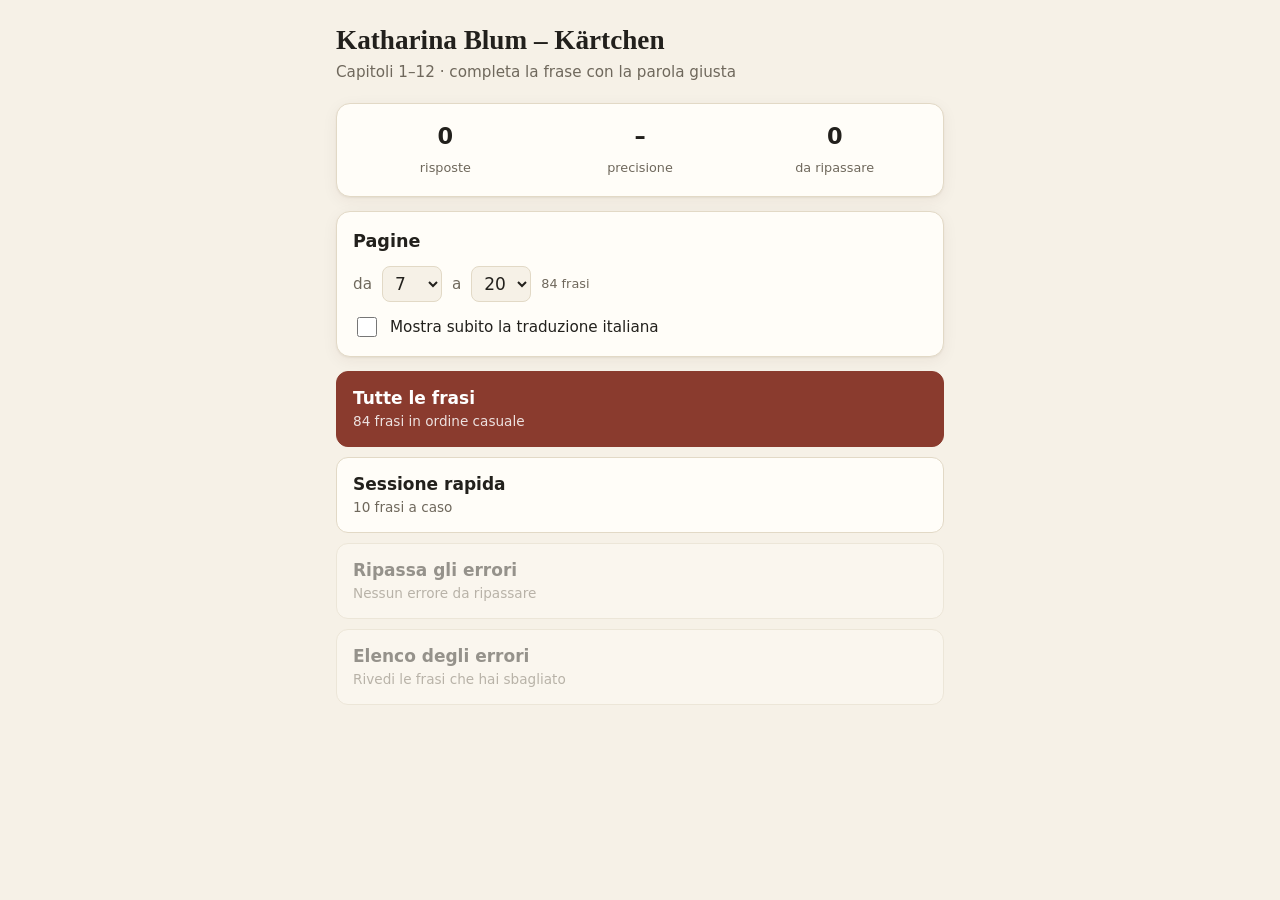
==== kartchen/index.html @ 2531435f "Add Katharina Blum Kärtchen quiz (Kapitel 1–12) Multiple-choice cloze exercises with an Italian inte" ====
<!DOCTYPE html>
<html lang="it">
<head>
<meta charset="UTF-8">
<meta name="viewport" content="width=device-width, initial-scale=1, viewport-fit=cover">
<meta name="theme-color" content="#f6f1e7" media="(prefers-color-scheme: light)">
<meta name="theme-color" content="#1b1a17" media="(prefers-color-scheme: dark)">
<title>Kärtchen – Katharina Blum</title>
<link rel="icon" href="data:image/svg+xml,<svg xmlns='http://www.w3.org/2000/svg' viewBox='0 0 100 100'><text y='.9em' font-size='90'>🃏</text></svg>">
<style>
  :root {
    --bg: #f6f1e7;
    --card: #fffdf8;
    --ink: #22201c;
    --muted: #6f685c;
    --line: #e2d9c6;
    --accent: #8a3b2e;
    --accent-ink: #fff;
    --ok: #2f7d4a;
    --ok-bg: #e3f2e7;
    --bad: #b23a2e;
    --bad-bg: #f8e1de;
    --slot: #efe6d3;
    --shadow: 0 1px 2px rgba(60, 40, 10, .06), 0 4px 16px rgba(60, 40, 10, .06);
  }
  @media (prefers-color-scheme: dark) {
    :root {
      --bg: #1b1a17;
      --card: #25231f;
      --ink: #eee8dc;
      --muted: #a39b8c;
      --line: #3a3630;
      --accent: #e08a6f;
      --accent-ink: #1b1a17;
      --ok: #7cc893;
      --ok-bg: #1f3427;
      --bad: #f08a7e;
      --bad-bg: #3d2421;
      --slot: #34302a;
      --shadow: none;
    }
  }
  * { box-sizing: border-box; }
  html { -webkit-text-size-adjust: 100%; }
  body {
    margin: 0;
    background: var(--bg);
    color: var(--ink);
    font: 17px/1.5 system-ui, -apple-system, "Segoe UI", Roboto, sans-serif;
    min-height: 100dvh;
  }
  .wrap {
    max-width: 640px;
    margin: 0 auto;
    padding: max(16px, env(safe-area-inset-top)) 16px max(24px, env(safe-area-inset-bottom));
  }
  h1 { font-family: Georgia, "Times New Roman", serif; font-weight: 600; font-size: 1.7rem; line-height: 1.2; margin: 8px 0 4px; }
  h2 { font-size: 1.1rem; margin: 0 0 12px; }
  .sub { color: var(--muted); margin: 0 0 20px; font-size: .95rem; }
  .panel {
    background: var(--card);
    border: 1px solid var(--line);
    border-radius: 14px;
    padding: 16px;
    margin-bottom: 14px;
    box-shadow: var(--shadow);
  }
  button {
    font: inherit;
    color: inherit;
    cursor: pointer;
    -webkit-tap-highlight-color: transparent;
  }
  .btn {
    display: block;
    width: 100%;
    border: 1px solid var(--line);
    background: var(--card);
    border-radius: 12px;
    padding: 14px 16px;
    text-align: left;
    font-weight: 600;
    margin-bottom: 10px;
    min-height: 52px;
  }
  .btn small { display: block; font-weight: 400; color: var(--muted); font-size: .85rem; }
  .btn.primary { background: var(--accent); color: var(--accent-ink); border-color: var(--accent); }
  .btn.primary small { color: inherit; opacity: .85; }
  .btn:disabled { opacity: .45; cursor: default; }
  .btn:not(:disabled):active { transform: scale(.99); }
  .row { display: flex; gap: 10px; align-items: center; flex-wrap: wrap; }
  .row label { color: var(--muted); font-size: .95rem; }
  select {
    font: inherit;
    color: var(--ink);
    background: var(--bg);
    border: 1px solid var(--line);
    border-radius: 8px;
    padding: 6px 8px;
  }
  .toggle { display: flex; align-items: center; gap: 10px; margin-top: 12px; font-size: .95rem; }
  .toggle input { width: 20px; height: 20px; accent-color: var(--accent); }
  .stats { display: flex; gap: 10px; }
  .stat { flex: 1; text-align: center; }
  .stat b { display: block; font-size: 1.4rem; font-variant-numeric: tabular-nums; }
  .stat span { color: var(--muted); font-size: .8rem; }

  /* Quiz */
  .topbar { display: flex; align-items: center; gap: 12px; margin-bottom: 10px; }
  .icon-btn {
    border: 1px solid var(--line); background: var(--card); border-radius: 10px;
    width: 40px; height: 40px; flex: none; font-size: 1.1rem; line-height: 1;
  }
  .progress { flex: 1; }
  .bar { height: 8px; background: var(--line); border-radius: 99px; overflow: hidden; }
  .bar i { display: block; height: 100%; background: var(--accent); width: 0; transition: width .25s; }
  .meta { display: flex; justify-content: space-between; color: var(--muted); font-size: .85rem; margin-top: 4px; font-variant-numeric: tabular-nums; }
  .meta .ok { color: var(--ok); }
  .meta .bad { color: var(--bad); }
  .sentence {
    font-family: Georgia, "Times New Roman", serif;
    font-size: 1.3rem;
    line-height: 1.65;
    margin: 6px 0 10px;
  }
  .slot {
    display: inline-block;
    min-width: 4.5em;
    padding: 0 .35em;
    border-bottom: 2px solid var(--accent);
    background: var(--slot);
    border-radius: 4px 4px 0 0;
    text-align: center;
    color: transparent;
    line-height: 1.35;
  }
  .slot.filled { color: var(--ok); border-color: var(--ok); background: var(--ok-bg); font-weight: 600; }
  .ref { color: var(--muted); font-size: .8rem; }
  .hint {
    border: 0; background: none; color: var(--accent); padding: 4px 0; font-size: .95rem; text-decoration: underline; text-underline-offset: 3px;
  }
  .it { color: var(--muted); font-size: 1rem; margin-top: 4px; }
  .it b { color: var(--ink); }
  .opts { display: grid; gap: 10px; margin: 14px 0; }
  .opt {
    display: flex; align-items: center; gap: 12px;
    border: 2px solid var(--line); background: var(--card);
    border-radius: 12px; padding: 14px; min-height: 56px;
    text-align: left; font-size: 1.1rem; font-weight: 600;
    transition: background .15s, border-color .15s;
  }
  .opt kbd {
    flex: none; width: 26px; height: 26px; border-radius: 7px; display: grid; place-items: center;
    border: 1px solid var(--line); font: 600 .8rem system-ui, sans-serif; color: var(--muted);
  }
  .opt.correct { border-color: var(--ok); background: var(--ok-bg); color: var(--ok); }
  .opt.wrong { border-color: var(--bad); background: var(--bad-bg); color: var(--bad); }
  .opt.dim { opacity: .5; }
  .opt:disabled { cursor: default; }
  .feedback { border-radius: 12px; padding: 12px 14px; font-weight: 600; margin-bottom: 12px; }
  .feedback.ok { background: var(--ok-bg); color: var(--ok); }
  .feedback.bad { background: var(--bad-bg); color: var(--bad); }
  .feedback small { display: block; font-weight: 400; color: var(--ink); margin-top: 2px; }
  .hidden { display: none !important; }

  /* Liste */
  .item { padding: 12px 0; border-top: 1px solid var(--line); }
  .item:first-child { border-top: 0; padding-top: 0; }
  .item .de { font-family: Georgia, "Times New Roman", serif; font-size: 1.05rem; }
  .item .de mark { background: var(--ok-bg); color: var(--ok); font-weight: 600; padding: 0 .2em; border-radius: 3px; }
  .item .yours { color: var(--bad); text-decoration: line-through; font-size: .9rem; }
  .item .foot { display: flex; justify-content: space-between; align-items: center; margin-top: 4px; gap: 8px; }
  .link { border: 0; background: none; color: var(--accent); padding: 4px 0; font-size: .9rem; }
  .empty { color: var(--muted); text-align: center; padding: 20px 0; }
  .big { font-size: 2.6rem; font-weight: 700; text-align: center; font-variant-numeric: tabular-nums; margin: 4px 0; }
  .center { text-align: center; }
</style>
</head>
<body>
<div class="wrap">

  <!-- HOME -->
  <section id="home">
    <h1>Katharina Blum – Kärtchen</h1>
    <p class="sub">Capitoli 1–12 · completa la frase con la parola giusta</p>

    <div class="panel stats" id="stats"></div>

    <div class="panel">
      <h2>Pagine</h2>
      <div class="row">
        <label for="from">da</label><select id="from"></select>
        <label for="to">a</label><select id="to"></select>
        <span class="ref" id="rangeCount"></span>
      </div>
      <label class="toggle"><input type="checkbox" id="showIt"> Mostra subito la traduzione italiana</label>
    </div>

    <button class="btn primary" id="startAll">Tutte le frasi<small id="startAllSub"></small></button>
    <button class="btn" id="startQuick">Sessione rapida<small>10 frasi a caso</small></button>
    <button class="btn" id="startReview">Ripassa gli errori<small id="reviewSub"></small></button>
    <button class="btn" id="openList">Elenco degli errori<small>Rivedi le frasi che hai sbagliato</small></button>
  </section>

  <!-- QUIZ -->
  <section id="quiz" class="hidden">
    <div class="topbar">
      <button class="icon-btn" id="quit" aria-label="Esci">✕</button>
      <div class="progress">
        <div class="bar"><i id="barFill"></i></div>
        <div class="meta"><span id="pos"></span><span><span class="ok" id="nOk"></span> · <span class="bad" id="nBad"></span></span></div>
      </div>
    </div>

    <div class="panel">
      <div class="ref" id="qRef"></div>
      <div class="sentence" id="qSentence"></div>
      <button class="hint" id="hintBtn">Mostra traduzione</button>
      <div class="it hidden" id="qIt"></div>
    </div>

    <div class="opts" id="opts"></div>

    <div class="feedback hidden" id="feedback"></div>
    <button class="btn primary center hidden" id="next">Avanti →</button>
  </section>

  <!-- RISULTATI -->
  <section id="results" class="hidden">
    <h1>Fatto!</h1>
    <div class="panel">
      <div class="big" id="rScore"></div>
      <p class="sub center" id="rText" style="margin:0"></p>
    </div>
    <button class="btn primary" id="retryWrong">Ripeti gli errori di questa sessione</button>
    <button class="btn" id="again">Nuova sessione</button>
    <button class="btn" id="toHome">Torna all'inizio</button>
    <div class="panel" id="rListWrap">
      <h2>Errori di questa sessione</h2>
      <div id="rList"></div>
    </div>
  </section>

  <!-- ELENCO ERRORI -->
  <section id="list" class="hidden">
    <div class="topbar">
      <button class="icon-btn" id="listBack" aria-label="Indietro">←</button>
      <h1 style="margin:0;font-size:1.4rem">Elenco degli errori</h1>
    </div>
    <p class="sub">Una frase esce dall'elenco quando la indovini di nuovo.</p>
    <button class="btn primary" id="listReview">Ripassa questi errori</button>
    <div class="panel"><div id="eList"></div></div>
    <button class="btn center" id="clearErr">Svuota l'elenco</button>
  </section>

</div>

<script src="data.js"></script>
<script>
(() => {
  const $ = (id) => document.getElementById(id);
  const SEP = ' … ';

  // ---------- storage ----------
  const store = {
    get(k, d) { try { const v = localStorage.getItem('kb.' + k); return v ? JSON.parse(v) : d; } catch { return d; } },
    set(k, v) { try { localStorage.setItem('kb.' + k, JSON.stringify(v)); } catch {} },
  };
  let errors = store.get('errors', {});   // id -> { n: volte sbagliato, a: ultima risposta }
  let stats = store.get('stats', { done: 0, ok: 0 });
  let showIt = store.get('showIt', false);
  let range = store.get('range', null);

  // ---------- data ----------
  const byId = Object.fromEntries(ESERCIZI.map(e => [e.id, e]));
  const pageOf = (e) => parseInt(e.p.match(/\d+/)[0], 10);
  const answerOf = (e) => [...e.s.matchAll(/\[([^\]]+)\]/g)].map(m => m[1]).join(SEP);
  const pages = [...new Set(ESERCIZI.map(pageOf))].sort((a, b) => a - b);
  if (!range) range = [pages[0], pages[pages.length - 1]];

  const esc = (s) => s.replace(/[&<>"]/g, c => ({ '&': '&amp;', '<': '&lt;', '>': '&gt;', '"': '&quot;' }[c]));
  const boldMd = (s) => esc(s).replace(/\*\*(.+?)\*\*/g, '<b>$1</b>');
  const shuffle = (a) => { a = a.slice(); for (let i = a.length - 1; i > 0; i--) { const j = Math.floor(Math.random() * (i + 1)); [a[i], a[j]] = [a[j], a[i]]; } return a; };

  // Frase con lacune: mode 'blank' | 'fill' | 'mark'
  function renderSentence(e, mode) {
    return esc(e.s).replace(/\[([^\]]+)\]/g, (_, w) => {
      if (mode === 'mark') return `<mark>${w}</mark>`;
      return `<span class="slot${mode === 'fill' ? ' filled' : ''}">${mode === 'fill' ? w : w.replace(/./g, '·')}</span>`;
    });
  }

  // ---------- screens ----------
  const screens = ['home', 'quiz', 'results', 'list'];
  function show(id) {
    screens.forEach(s => $(s).classList.toggle('hidden', s !== id));
    window.scrollTo(0, 0);
  }

  function inRange() { return ESERCIZI.filter(e => { const p = pageOf(e); return p >= range[0] && p <= range[1]; }); }

  function renderHome() {
    const errCount = Object.keys(errors).length;
    const pct = stats.done ? Math.round(100 * stats.ok / stats.done) : 0;
    $('stats').innerHTML = `
      <div class="stat"><b>${stats.done}</b><span>risposte</span></div>
      <div class="stat"><b>${stats.done ? pct + '%' : '–'}</b><span>precisione</span></div>
      <div class="stat"><b>${errCount}</b><span>da ripassare</span></div>`;
    const opts = pages.map(p => `<option value="${p}">${p}</option>`).join('');
    $('from').innerHTML = opts; $('to').innerHTML = opts;
    $('from').value = range[0]; $('to').value = range[1];
    const n = inRange().length;
    $('rangeCount').textContent = `${n} frasi`;
    $('startAllSub').textContent = `${n} frasi in ordine casuale`;
    $('startAll').disabled = $('startQuick').disabled = n === 0;
    $('startReview').disabled = errCount === 0;
    $('reviewSub').textContent = errCount ? `${errCount} ${errCount === 1 ? 'frase sbagliata' : 'frasi sbagliate'}` : 'Nessun errore da ripassare';
    $('openList').disabled = errCount === 0;
    $('showIt').checked = showIt;
    show('home');
  }

  function setRange() {
    let a = +$('from').value, b = +$('to').value;
    if (a > b) [a, b] = [b, a];
    range = [a, b]; store.set('range', range); renderHome();
  }
  $('from').onchange = setRange; $('to').onchange = setRange;
  $('showIt').onchange = () => { showIt = $('showIt').checked; store.set('showIt', showIt); };

  // ---------- quiz ----------
  let S = null; // sessione

  function start(list, kind) {
    if (!list.length) return;
    S = { kind, list: shuffle(list), i: 0, ok: 0, wrong: [], answered: false, timer: null };
    show('quiz');
    renderQ();
  }

  function renderQ() {
    const e = S.list[S.i];
    S.answered = false;
    clearTimeout(S.timer);
    $('barFill').style.width = (100 * S.i / S.list.length) + '%';
    $('pos').textContent = `${S.i + 1} / ${S.list.length}`;
    $('nOk').textContent = `✓ ${S.ok}`;
    $('nBad').textContent = `✗ ${S.wrong.length}`;
    $('qRef').textContent = `Scheda ${e.n} · ${e.p}`;
    $('qSentence').innerHTML = renderSentence(e, 'blank');
    $('qIt').innerHTML = boldMd(e.it);
    $('qIt').classList.toggle('hidden', !showIt);
    $('hintBtn').classList.toggle('hidden', showIt);
    $('feedback').classList.add('hidden');
    $('next').classList.add('hidden');

    const ans = answerOf(e);
    S.choices = shuffle([ans, ...e.d]);
    $('opts').innerHTML = S.choices.map((c, k) =>
      `<button class="opt" data-k="${k}"><kbd>${k + 1}</kbd><span>${esc(c)}</span></button>`).join('');
    $('opts').querySelectorAll('.opt').forEach(b => b.onclick = () => answer(+b.dataset.k));
  }

  function answer(k) {
    if (S.answered) return;
    S.answered = true;
    const e = S.list[S.i];
    const ans = answerOf(e);
    const pick = S.choices[k];
    const right = pick === ans;

    $('opts').querySelectorAll('.opt').forEach((b, j) => {
      b.disabled = true;
      const c = S.choices[j];
      if (c === ans) b.classList.add('correct');
      else if (j === k) b.classList.add('wrong');
      else b.classList.add('dim');
    });
    $('qSentence').innerHTML = renderSentence(e, 'fill');
    $('qIt').classList.remove('hidden');
    $('hintBtn').classList.add('hidden');

    stats.done++;
    if (right) {
      stats.ok++; S.ok++;
      delete errors[e.id];
    } else {
      S.wrong.push({ id: e.id, a: pick });
      errors[e.id] = { n: (errors[e.id]?.n || 0) + 1, a: pick };
    }
    store.set('stats', stats); store.set('errors', errors);

    const fb = $('feedback');
    fb.className = 'feedback ' + (right ? 'ok' : 'bad');
    fb.innerHTML = right
      ? `Giusto! <small>Parola: <b>${esc(e.w)}</b></small>`
      : `Sbagliato – la risposta giusta è «${esc(ans)}». <small>Parola: <b>${esc(e.w)}</b></small>`;
    $('nOk').textContent = `✓ ${S.ok}`;
    $('nBad').textContent = `✗ ${S.wrong.length}`;
    $('next').classList.remove('hidden');
    if (right) S.timer = setTimeout(next, 1400);
    else $('next').focus({ preventScroll: true });
  }

  function next() {
    if (!S.answered) return;
    clearTimeout(S.timer);
    S.i++;
    if (S.i >= S.list.length) return finish();
    renderQ();
  }

  function finish() {
    const n = S.list.length;
    $('rScore').textContent = `${S.ok} / ${n}`;
    const pct = Math.round(100 * S.ok / n);
    $('rText').textContent = pct === 100 ? 'Perfetto, nessun errore!' : pct >= 80 ? `${pct}% – ottimo lavoro!` : pct >= 50 ? `${pct}% – ci sei quasi.` : `${pct}% – ripassa gli errori qui sotto.`;
    $('retryWrong').classList.toggle('hidden', !S.wrong.length);
    $('rListWrap').classList.toggle('hidden', !S.wrong.length);
    $('rList').innerHTML = S.wrong.map(w => itemHtml(byId[w.id], w.a, null)).join('');
    show('results');
  }

  function itemHtml(e, yours, count) {
    return `<div class="item">
      <div class="de">${renderSentence(e, 'mark')}</div>
      ${yours ? `<div class="yours">${esc(yours)}</div>` : ''}
      <div class="it">${boldMd(e.it)}</div>
      <div class="foot"><span class="ref">${esc(e.w)} · ${e.p}${count ? ` · sbagliata ${count}×` : ''}</span>
      ${count ? `<button class="link" data-rm="${e.id}">Rimuovi</button>` : ''}</div>
    </div>`;
  }

  // ---------- elenco errori ----------
  function renderList() {
    const ids = Object.keys(errors).filter(id => byId[id])
      .sort((a, b) => errors[b].n - errors[a].n || byId[a].n - byId[b].n);
    $('eList').innerHTML = ids.length
      ? ids.map(id => itemHtml(byId[id], errors[id].a, errors[id].n)).join('')
      : '<div class="empty">Nessun errore. Bravo!</div>';
    $('listReview').disabled = $('clearErr').disabled = !ids.length;
    $('eList').querySelectorAll('[data-rm]').forEach(b => b.onclick = () => {
      delete errors[b.dataset.rm]; store.set('errors', errors); renderList();
    });
    show('list');
  }

  const errorList = () => Object.keys(errors).map(id => byId[id]).filter(Boolean);

  // ---------- eventi ----------
  $('startAll').onclick = () => start(inRange(), 'all');
  $('startQuick').onclick = () => start(shuffle(inRange()).slice(0, 10), 'quick');
  $('startReview').onclick = () => start(errorList(), 'review');
  $('openList').onclick = renderList;
  $('listBack').onclick = renderHome;
  $('listReview').onclick = () => start(errorList(), 'review');
  $('clearErr').onclick = () => {
    if (confirm('Vuoi davvero svuotare l\'elenco degli errori?')) { errors = {}; store.set('errors', errors); renderList(); }
  };
  $('hintBtn').onclick = () => { $('qIt').classList.remove('hidden'); $('hintBtn').classList.add('hidden'); };
  $('next').onclick = next;
  $('quit').onclick = () => { clearTimeout(S.timer); S.i > 0 || S.answered ? finishEarly() : renderHome(); };
  function finishEarly() { if (S.answered) S.i++; S.list = S.list.slice(0, S.i); S.list.length ? finish() : renderHome(); }
  $('retryWrong').onclick = () => start(S.wrong.map(w => byId[w.id]), 'retry');
  $('again').onclick = () => start(S.kind === 'quick' ? shuffle(inRange()).slice(0, 10) : S.kind === 'review' ? errorList() : inRange(), S.kind);
  $('toHome').onclick = renderHome;

  document.addEventListener('keydown', (ev) => {
    if ($('quiz').classList.contains('hidden') || ev.ctrlKey || ev.metaKey || ev.altKey) return;
    if (!S.answered && ['1', '2', '3'].includes(ev.key)) answer(+ev.key - 1);
    else if (S.answered && (ev.key === 'Enter' || ev.key === ' ')) { ev.preventDefault(); next(); }
  });

  renderHome();
})();
</script>
</body>
</html>
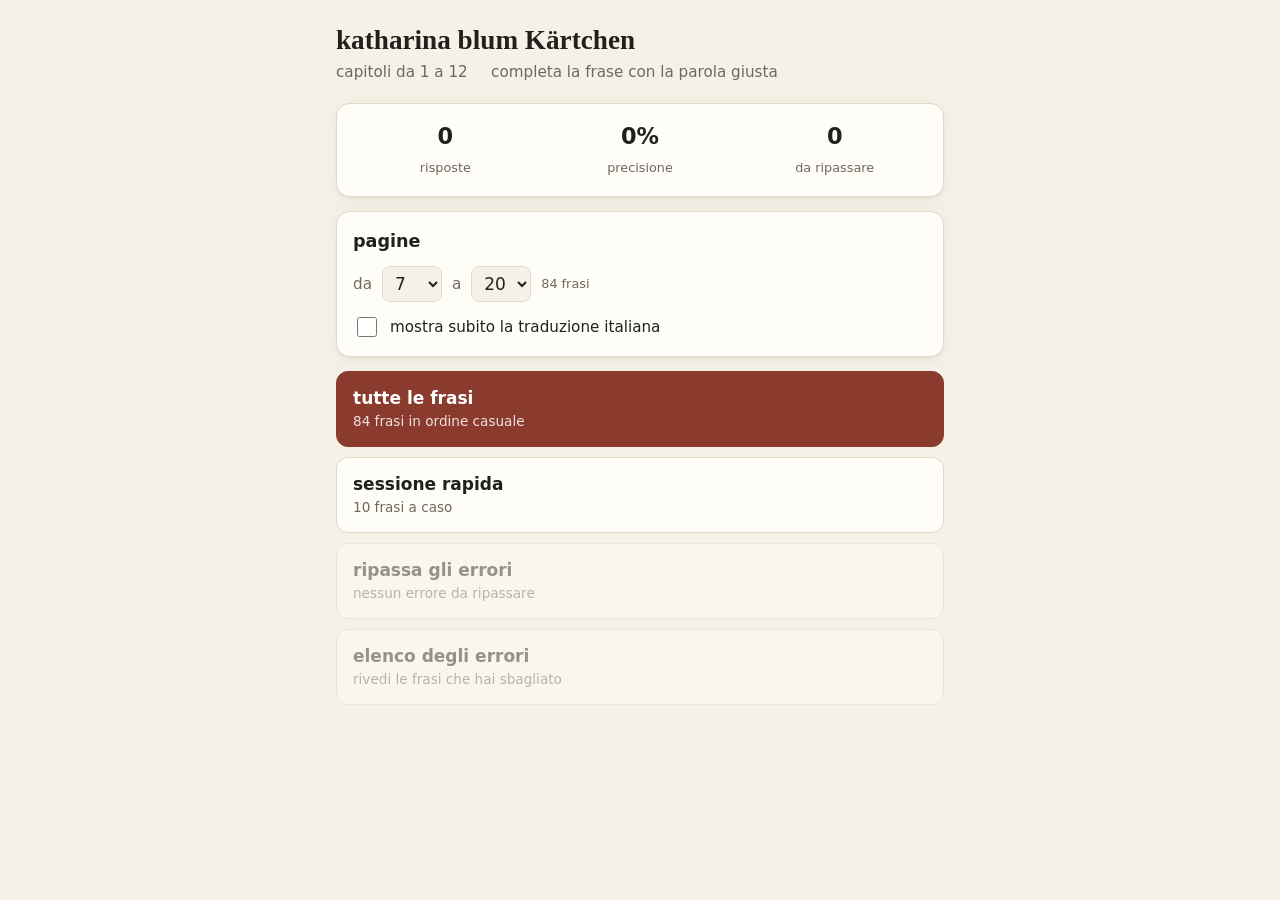
==== commit 96bec556: "Kärtchen: lowercase UI without punctuation, ß to ss, no dashes Co-Authored-By: Claude Opus 5.5 <nore" ====
--- a/kartchen/index.html
+++ b/kartchen/index.html
@@ -5,7 +5,7 @@
 <meta name="viewport" content="width=device-width, initial-scale=1, viewport-fit=cover">
 <meta name="theme-color" content="#f6f1e7" media="(prefers-color-scheme: light)">
 <meta name="theme-color" content="#1b1a17" media="(prefers-color-scheme: dark)">
-<title>Kärtchen – Katharina Blum</title>
+<title>katharina blum Kärtchen</title>
 <link rel="icon" href="data:image/svg+xml,<svg xmlns='http://www.w3.org/2000/svg' viewBox='0 0 100 100'><text y='.9em' font-size='90'>🃏</text></svg>">
 <style>
   :root {
@@ -162,6 +162,7 @@
   .feedback.bad { background: var(--bad-bg); color: var(--bad); }
   .feedback small { display: block; font-weight: 400; color: var(--ink); margin-top: 2px; }
   .hidden { display: none !important; }
+  .sep { display: inline-block; width: .9em; }
 
   /* Liste */
   .item { padding: 12px 0; border-top: 1px solid var(--line); }
@@ -181,62 +182,62 @@
 
   <!-- HOME -->
   <section id="home">
-    <h1>Katharina Blum – Kärtchen</h1>
-    <p class="sub">Capitoli 1–12 · completa la frase con la parola giusta</p>
+    <h1>katharina blum Kärtchen</h1>
+    <p class="sub">capitoli da 1 a 12 <span class="sep"></span> completa la frase con la parola giusta</p>
 
     <div class="panel stats" id="stats"></div>
 
     <div class="panel">
-      <h2>Pagine</h2>
+      <h2>pagine</h2>
       <div class="row">
         <label for="from">da</label><select id="from"></select>
         <label for="to">a</label><select id="to"></select>
         <span class="ref" id="rangeCount"></span>
       </div>
-      <label class="toggle"><input type="checkbox" id="showIt"> Mostra subito la traduzione italiana</label>
-    </div>
-
-    <button class="btn primary" id="startAll">Tutte le frasi<small id="startAllSub"></small></button>
-    <button class="btn" id="startQuick">Sessione rapida<small>10 frasi a caso</small></button>
-    <button class="btn" id="startReview">Ripassa gli errori<small id="reviewSub"></small></button>
-    <button class="btn" id="openList">Elenco degli errori<small>Rivedi le frasi che hai sbagliato</small></button>
+      <label class="toggle"><input type="checkbox" id="showIt"> mostra subito la traduzione italiana</label>
+    </div>
+
+    <button class="btn primary" id="startAll">tutte le frasi<small id="startAllSub"></small></button>
+    <button class="btn" id="startQuick">sessione rapida<small>10 frasi a caso</small></button>
+    <button class="btn" id="startReview">ripassa gli errori<small id="reviewSub"></small></button>
+    <button class="btn" id="openList">elenco degli errori<small>rivedi le frasi che hai sbagliato</small></button>
   </section>
 
   <!-- QUIZ -->
   <section id="quiz" class="hidden">
     <div class="topbar">
-      <button class="icon-btn" id="quit" aria-label="Esci">✕</button>
+      <button class="icon-btn" id="quit" aria-label="esci">✕</button>
       <div class="progress">
         <div class="bar"><i id="barFill"></i></div>
-        <div class="meta"><span id="pos"></span><span><span class="ok" id="nOk"></span> · <span class="bad" id="nBad"></span></span></div>
+        <div class="meta"><span id="pos"></span><span><span class="ok" id="nOk"></span><span class="sep"></span><span class="bad" id="nBad"></span></span></div>
       </div>
     </div>
 
     <div class="panel">
       <div class="ref" id="qRef"></div>
       <div class="sentence" id="qSentence"></div>
-      <button class="hint" id="hintBtn">Mostra traduzione</button>
+      <button class="hint" id="hintBtn">mostra traduzione</button>
       <div class="it hidden" id="qIt"></div>
     </div>
 
     <div class="opts" id="opts"></div>
 
     <div class="feedback hidden" id="feedback"></div>
-    <button class="btn primary center hidden" id="next">Avanti →</button>
+    <button class="btn primary center hidden" id="next">avanti</button>
   </section>
 
   <!-- RISULTATI -->
   <section id="results" class="hidden">
-    <h1>Fatto!</h1>
+    <h1>fatto</h1>
     <div class="panel">
       <div class="big" id="rScore"></div>
       <p class="sub center" id="rText" style="margin:0"></p>
     </div>
-    <button class="btn primary" id="retryWrong">Ripeti gli errori di questa sessione</button>
-    <button class="btn" id="again">Nuova sessione</button>
-    <button class="btn" id="toHome">Torna all'inizio</button>
+    <button class="btn primary" id="retryWrong">ripeti gli errori di questa sessione</button>
+    <button class="btn" id="again">nuova sessione</button>
+    <button class="btn" id="toHome">torna al menu</button>
     <div class="panel" id="rListWrap">
-      <h2>Errori di questa sessione</h2>
+      <h2>errori di questa sessione</h2>
       <div id="rList"></div>
     </div>
   </section>
@@ -244,13 +245,13 @@
   <!-- ELENCO ERRORI -->
   <section id="list" class="hidden">
     <div class="topbar">
-      <button class="icon-btn" id="listBack" aria-label="Indietro">←</button>
-      <h1 style="margin:0;font-size:1.4rem">Elenco degli errori</h1>
-    </div>
-    <p class="sub">Una frase esce dall'elenco quando la indovini di nuovo.</p>
-    <button class="btn primary" id="listReview">Ripassa questi errori</button>
+      <button class="icon-btn" id="listBack" aria-label="indietro">←</button>
+      <h1 style="margin:0;font-size:1.4rem">elenco degli errori</h1>
+    </div>
+    <p class="sub">una frase sparisce dalla lista quando la indovini di nuovo</p>
+    <button class="btn primary" id="listReview">ripassa questi errori</button>
     <div class="panel"><div id="eList"></div></div>
-    <button class="btn center" id="clearErr">Svuota l'elenco</button>
+    <button class="btn center" id="clearErr">svuota la lista</button>
   </section>
 
 </div>
@@ -282,6 +283,10 @@
   const boldMd = (s) => esc(s).replace(/\*\*(.+?)\*\*/g, '<b>$1</b>');
   const shuffle = (a) => { a = a.slice(); for (let i = a.length - 1; i > 0; i--) { const j = Math.floor(Math.random() * (i + 1)); [a[i], a[j]] = [a[j], a[i]]; } return a; };
 
+  // "S. 7, Z. 2" -> "pagina 7 riga 2"
+  const refText = (p) => p.replace(/^S\. (\d+), /, 'pagina $1 ').replace(/Z\. (\d+)/, 'riga $1')
+    .replace('von unten', 'dal basso').replace('mittel', 'metà');
+
   // Frase con lacune: mode 'blank' | 'fill' | 'mark'
   function renderSentence(e, mode) {
     return esc(e.s).replace(/\[([^\]]+)\]/g, (_, w) => {
@@ -304,7 +309,7 @@
     const pct = stats.done ? Math.round(100 * stats.ok / stats.done) : 0;
     $('stats').innerHTML = `
       <div class="stat"><b>${stats.done}</b><span>risposte</span></div>
-      <div class="stat"><b>${stats.done ? pct + '%' : '–'}</b><span>precisione</span></div>
+      <div class="stat"><b>${pct}%</b><span>precisione</span></div>
       <div class="stat"><b>${errCount}</b><span>da ripassare</span></div>`;
     const opts = pages.map(p => `<option value="${p}">${p}</option>`).join('');
     $('from').innerHTML = opts; $('to').innerHTML = opts;
@@ -314,7 +319,7 @@
     $('startAllSub').textContent = `${n} frasi in ordine casuale`;
     $('startAll').disabled = $('startQuick').disabled = n === 0;
     $('startReview').disabled = errCount === 0;
-    $('reviewSub').textContent = errCount ? `${errCount} ${errCount === 1 ? 'frase sbagliata' : 'frasi sbagliate'}` : 'Nessun errore da ripassare';
+    $('reviewSub').textContent = errCount ? `${errCount} ${errCount === 1 ? 'frase sbagliata' : 'frasi sbagliate'}` : 'nessun errore da ripassare';
     $('openList').disabled = errCount === 0;
     $('showIt').checked = showIt;
     show('home');
@@ -343,10 +348,10 @@
     S.answered = false;
     clearTimeout(S.timer);
     $('barFill').style.width = (100 * S.i / S.list.length) + '%';
-    $('pos').textContent = `${S.i + 1} / ${S.list.length}`;
+    $('pos').textContent = `${S.i + 1} di ${S.list.length}`;
     $('nOk').textContent = `✓ ${S.ok}`;
     $('nBad').textContent = `✗ ${S.wrong.length}`;
-    $('qRef').textContent = `Scheda ${e.n} · ${e.p}`;
+    $('qRef').innerHTML = `scheda ${e.n}<span class="sep"></span>${refText(e.p)}`;
     $('qSentence').innerHTML = renderSentence(e, 'blank');
     $('qIt').innerHTML = boldMd(e.it);
     $('qIt').classList.toggle('hidden', !showIt);
@@ -393,8 +398,8 @@
     const fb = $('feedback');
     fb.className = 'feedback ' + (right ? 'ok' : 'bad');
     fb.innerHTML = right
-      ? `Giusto! <small>Parola: <b>${esc(e.w)}</b></small>`
-      : `Sbagliato – la risposta giusta è «${esc(ans)}». <small>Parola: <b>${esc(e.w)}</b></small>`;
+      ? `giusto <small>parola <b>${esc(e.w)}</b></small>`
+      : `sbagliato <span class="sep"></span> la risposta giusta è <b>${esc(ans)}</b> <small>parola <b>${esc(e.w)}</b></small>`;
     $('nOk').textContent = `✓ ${S.ok}`;
     $('nBad').textContent = `✗ ${S.wrong.length}`;
     $('next').classList.remove('hidden');
@@ -412,9 +417,9 @@
 
   function finish() {
     const n = S.list.length;
-    $('rScore').textContent = `${S.ok} / ${n}`;
+    $('rScore').textContent = `${S.ok} su ${n}`;
     const pct = Math.round(100 * S.ok / n);
-    $('rText').textContent = pct === 100 ? 'Perfetto, nessun errore!' : pct >= 80 ? `${pct}% – ottimo lavoro!` : pct >= 50 ? `${pct}% – ci sei quasi.` : `${pct}% – ripassa gli errori qui sotto.`;
+    $('rText').textContent = pct === 100 ? 'perfetto nessun errore' : pct >= 80 ? `${pct}% ottimo lavoro` : pct >= 50 ? `${pct}% ci sei quasi` : `${pct}% ripassa gli errori qui sotto`;
     $('retryWrong').classList.toggle('hidden', !S.wrong.length);
     $('rListWrap').classList.toggle('hidden', !S.wrong.length);
     $('rList').innerHTML = S.wrong.map(w => itemHtml(byId[w.id], w.a, null)).join('');
@@ -426,8 +431,8 @@
       <div class="de">${renderSentence(e, 'mark')}</div>
       ${yours ? `<div class="yours">${esc(yours)}</div>` : ''}
       <div class="it">${boldMd(e.it)}</div>
-      <div class="foot"><span class="ref">${esc(e.w)} · ${e.p}${count ? ` · sbagliata ${count}×` : ''}</span>
-      ${count ? `<button class="link" data-rm="${e.id}">Rimuovi</button>` : ''}</div>
+      <div class="foot"><span class="ref">${esc(e.w)}<span class="sep"></span>${refText(e.p)}${count ? `<span class="sep"></span>sbagliata ${count} ${count === 1 ? 'volta' : 'volte'}` : ''}</span>
+      ${count ? `<button class="link" data-rm="${e.id}">rimuovi</button>` : ''}</div>
     </div>`;
   }
 
@@ -437,7 +442,7 @@
       .sort((a, b) => errors[b].n - errors[a].n || byId[a].n - byId[b].n);
     $('eList').innerHTML = ids.length
       ? ids.map(id => itemHtml(byId[id], errors[id].a, errors[id].n)).join('')
-      : '<div class="empty">Nessun errore. Bravo!</div>';
+      : '<div class="empty">nessun errore bravo</div>';
     $('listReview').disabled = $('clearErr').disabled = !ids.length;
     $('eList').querySelectorAll('[data-rm]').forEach(b => b.onclick = () => {
       delete errors[b.dataset.rm]; store.set('errors', errors); renderList();
@@ -455,7 +460,7 @@
   $('listBack').onclick = renderHome;
   $('listReview').onclick = () => start(errorList(), 'review');
   $('clearErr').onclick = () => {
-    if (confirm('Vuoi davvero svuotare l\'elenco degli errori?')) { errors = {}; store.set('errors', errors); renderList(); }
+    if (confirm('vuoi davvero svuotare la lista degli errori')) { errors = {}; store.set('errors', errors); renderList(); }
   };
   $('hintBtn').onclick = () => { $('qIt').classList.remove('hidden'); $('hintBtn').classList.add('hidden'); };
   $('next').onclick = next;
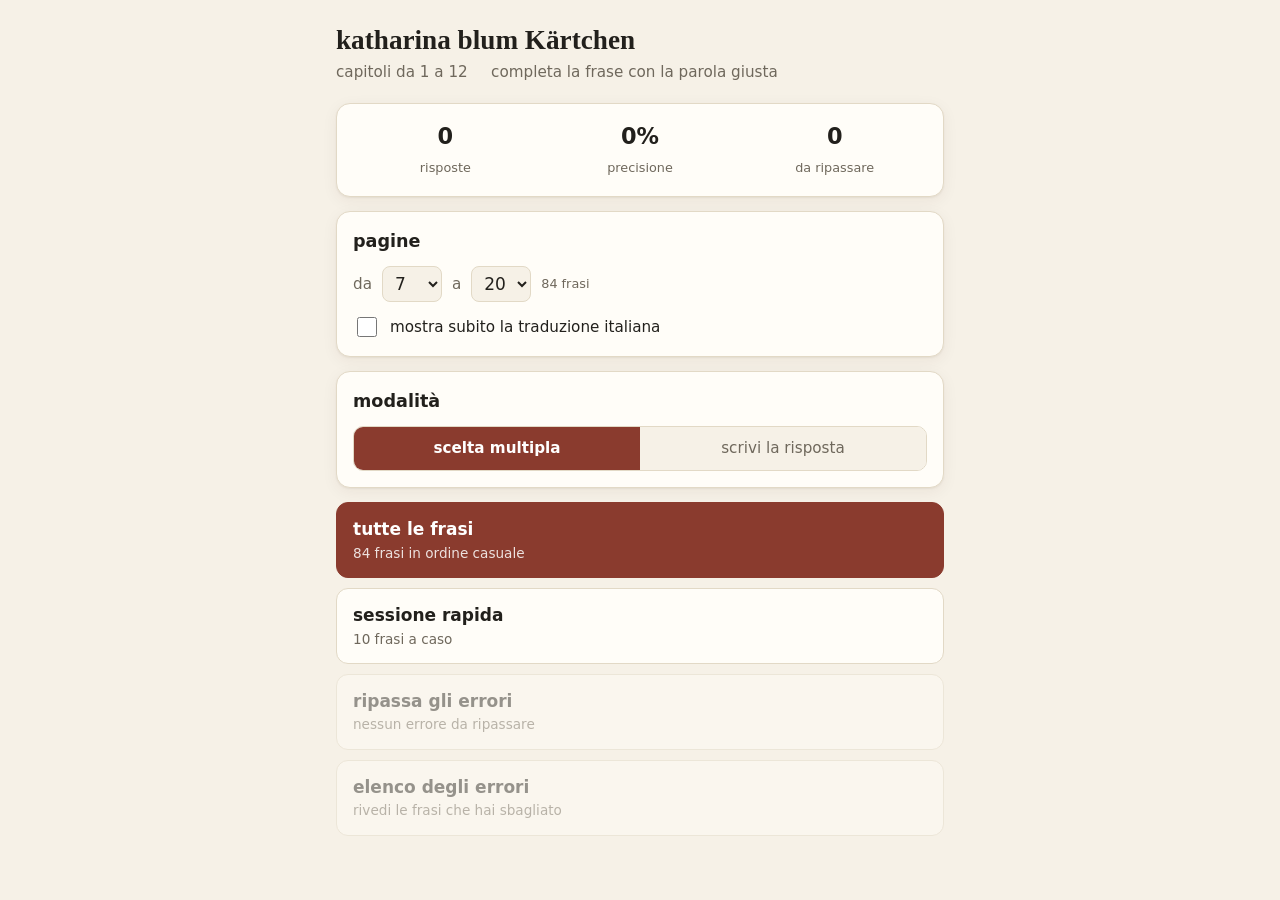
==== commit 6b7f2c15: "Kärtchen: add typed-answer mode with umlaut buttons Co-Authored-By: Claude Opus 5.5 <noreply@anthrop" ====
--- a/kartchen/index.html
+++ b/kartchen/index.html
@@ -157,6 +157,22 @@
   .opt.wrong { border-color: var(--bad); background: var(--bad-bg); color: var(--bad); }
   .opt.dim { opacity: .5; }
   .opt:disabled { cursor: default; }
+  .seg { display: flex; border: 1px solid var(--line); border-radius: 10px; overflow: hidden; margin-top: 12px; }
+  .seg button { flex: 1; border: 0; background: var(--bg); padding: 10px 8px; font-size: .95rem; color: var(--muted); }
+  .seg button.on { background: var(--accent); color: var(--accent-ink); font-weight: 600; }
+  .slot-in {
+    font: inherit; color: var(--ink);
+    background: var(--slot); border: 0; border-bottom: 2px solid var(--accent); border-radius: 4px 4px 0 0;
+    padding: 0 .3em; text-align: center; max-width: 100%; line-height: 1.35;
+  }
+  .slot-in:focus { outline: 2px solid var(--accent); outline-offset: 1px; }
+  .typebox { margin: 14px 0; }
+  .keys { display: flex; gap: 8px; margin-bottom: 10px; }
+  .keys button {
+    flex: 1; min-height: 48px; border: 1px solid var(--line); background: var(--card);
+    border-radius: 10px; font-size: 1.2rem; font-weight: 600;
+  }
+  .keys button:active { background: var(--slot); }
   .feedback { border-radius: 12px; padding: 12px 14px; font-weight: 600; margin-bottom: 12px; }
   .feedback.ok { background: var(--ok-bg); color: var(--ok); }
   .feedback.bad { background: var(--bad-bg); color: var(--bad); }
@@ -197,6 +213,14 @@
       <label class="toggle"><input type="checkbox" id="showIt"> mostra subito la traduzione italiana</label>
     </div>
 
+    <div class="panel">
+      <h2>modalità</h2>
+      <div class="seg" id="modeSeg" style="margin-top:0">
+        <button data-mode="mc">scelta multipla</button>
+        <button data-mode="type">scrivi la risposta</button>
+      </div>
+    </div>
+
     <button class="btn primary" id="startAll">tutte le frasi<small id="startAllSub"></small></button>
     <button class="btn" id="startQuick">sessione rapida<small>10 frasi a caso</small></button>
     <button class="btn" id="startReview">ripassa gli errori<small id="reviewSub"></small></button>
@@ -221,6 +245,14 @@
     </div>
 
     <div class="opts" id="opts"></div>
+
+    <div class="typebox hidden" id="typebox">
+      <div class="keys" id="keys">
+        <button data-ch="ä">ä</button><button data-ch="ö">ö</button><button data-ch="ü">ü</button>
+        <button data-ch="Ä">Ä</button><button data-ch="Ö">Ö</button><button data-ch="Ü">Ü</button>
+      </div>
+      <button class="btn primary center" id="checkBtn">controlla</button>
+    </div>
 
     <div class="feedback hidden" id="feedback"></div>
     <button class="btn primary center hidden" id="next">avanti</button>
@@ -271,6 +303,7 @@
   let stats = store.get('stats', { done: 0, ok: 0 });
   let showIt = store.get('showIt', false);
   let range = store.get('range', null);
+  let mode = store.get('mode', 'mc');      // 'mc' scelta multipla | 'type' scrivi
 
   // ---------- data ----------
   const byId = Object.fromEntries(ESERCIZI.map(e => [e.id, e]));
@@ -291,6 +324,7 @@
   function renderSentence(e, mode) {
     return esc(e.s).replace(/\[([^\]]+)\]/g, (_, w) => {
       if (mode === 'mark') return `<mark>${w}</mark>`;
+      if (mode === 'input') return `<input class="slot-in" style="width:${Math.max(w.length, 4) + 1.5}ch" autocomplete="off" autocapitalize="off" autocorrect="off" spellcheck="false" enterkeyhint="done" aria-label="risposta">`;
       return `<span class="slot${mode === 'fill' ? ' filled' : ''}">${mode === 'fill' ? w : w.replace(/./g, '·')}</span>`;
     });
   }
@@ -322,6 +356,7 @@
     $('reviewSub').textContent = errCount ? `${errCount} ${errCount === 1 ? 'frase sbagliata' : 'frasi sbagliate'}` : 'nessun errore da ripassare';
     $('openList').disabled = errCount === 0;
     $('showIt').checked = showIt;
+    $('modeSeg').querySelectorAll('button').forEach(b => b.classList.toggle('on', b.dataset.mode === mode));
     show('home');
   }
 
@@ -332,6 +367,9 @@
   }
   $('from').onchange = setRange; $('to').onchange = setRange;
   $('showIt').onchange = () => { showIt = $('showIt').checked; store.set('showIt', showIt); };
+  $('modeSeg').querySelectorAll('button').forEach(b => b.onclick = () => {
+    mode = b.dataset.mode; store.set('mode', mode); renderHome();
+  });
 
   // ---------- quiz ----------
   let S = null; // sessione
@@ -352,12 +390,22 @@
     $('nOk').textContent = `✓ ${S.ok}`;
     $('nBad').textContent = `✗ ${S.wrong.length}`;
     $('qRef').innerHTML = `scheda ${e.n}<span class="sep"></span>${refText(e.p)}`;
-    $('qSentence').innerHTML = renderSentence(e, 'blank');
+    $('qSentence').innerHTML = renderSentence(e, mode === 'type' ? 'input' : 'blank');
     $('qIt').innerHTML = boldMd(e.it);
     $('qIt').classList.toggle('hidden', !showIt);
     $('hintBtn').classList.toggle('hidden', showIt);
     $('feedback').classList.add('hidden');
     $('next').classList.add('hidden');
+    $('opts').classList.toggle('hidden', mode === 'type');
+    $('typebox').classList.toggle('hidden', mode !== 'type');
+
+    if (mode === 'type') {
+      const ins = [...$('qSentence').querySelectorAll('.slot-in')];
+      ins.forEach(i => i.onfocus = () => { lastInput = i; });
+      lastInput = ins[0];
+      ins[0].focus({ preventScroll: true });
+      return;
+    }
 
     const ans = answerOf(e);
     S.choices = shuffle([ans, ...e.d]);
@@ -368,11 +416,9 @@
 
   function answer(k) {
     if (S.answered) return;
-    S.answered = true;
     const e = S.list[S.i];
     const ans = answerOf(e);
     const pick = S.choices[k];
-    const right = pick === ans;
 
     $('opts').querySelectorAll('.opt').forEach((b, j) => {
       b.disabled = true;
@@ -381,6 +427,44 @@
       else if (j === k) b.classList.add('wrong');
       else b.classList.add('dim');
     });
+    record(pick === ans, pick, '');
+  }
+
+  // Modalità scrivi: maiuscole e ae/oe/ue al posto di ä/ö/ü sono accettati
+  let lastInput = null;
+  const norm = (s) => s.trim().replace(/\s+/g, ' ').toLowerCase()
+    .replace(/ä/g, 'ae').replace(/ö/g, 'oe').replace(/ü/g, 'ue').replace(/ß/g, 'ss');
+
+  function check() {
+    if (S.answered) return;
+    const e = S.list[S.i];
+    const ins = [...$('qSentence').querySelectorAll('.slot-in')];
+    const empty = ins.find(i => !i.value.trim());
+    if (empty) { empty.focus(); return; }
+    const parts = [...e.s.matchAll(/\[([^\]]+)\]/g)].map(m => m[1]);
+    const typed = ins.map(i => i.value.trim().replace(/\s+/g, ' '));
+    const right = parts.every((p, j) => norm(p) === norm(typed[j]));
+    const given = typed.join(SEP);
+    const ans = parts.join(SEP);
+    const note = right && given !== ans ? `<small>si scrive <b>${esc(ans)}</b></small>` : '';
+    record(right, given, right ? note : `<small>hai scritto <b>${esc(given)}</b></small>`);
+  }
+
+  function insertChar(ch) {
+    const i = lastInput;
+    if (!i || i.disabled) return;
+    const a = i.selectionStart ?? i.value.length, b = i.selectionEnd ?? a;
+    i.value = i.value.slice(0, a) + ch + i.value.slice(b);
+    i.focus();
+    i.setSelectionRange(a + ch.length, a + ch.length);
+  }
+
+  function record(right, given, extra) {
+    S.answered = true;
+    const e = S.list[S.i];
+    const ans = answerOf(e);
+    const pick = given;
+    $('typebox').classList.add('hidden');
     $('qSentence').innerHTML = renderSentence(e, 'fill');
     $('qIt').classList.remove('hidden');
     $('hintBtn').classList.add('hidden');
@@ -398,8 +482,8 @@
     const fb = $('feedback');
     fb.className = 'feedback ' + (right ? 'ok' : 'bad');
     fb.innerHTML = right
-      ? `giusto <small>parola <b>${esc(e.w)}</b></small>`
-      : `sbagliato <span class="sep"></span> la risposta giusta è <b>${esc(ans)}</b> <small>parola <b>${esc(e.w)}</b></small>`;
+      ? `giusto ${extra}<small>parola <b>${esc(e.w)}</b></small>`
+      : `sbagliato <span class="sep"></span> la risposta giusta è <b>${esc(ans)}</b> ${extra}<small>parola <b>${esc(e.w)}</b></small>`;
     $('nOk').textContent = `✓ ${S.ok}`;
     $('nBad').textContent = `✗ ${S.wrong.length}`;
     $('next').classList.remove('hidden');
@@ -464,6 +548,12 @@
   };
   $('hintBtn').onclick = () => { $('qIt').classList.remove('hidden'); $('hintBtn').classList.add('hidden'); };
   $('next').onclick = next;
+  $('checkBtn').onclick = check;
+  // mousedown preventDefault: il campo resta attivo e la tastiera del telefono non si chiude
+  $('keys').querySelectorAll('button').forEach(b => {
+    b.onmousedown = (ev) => ev.preventDefault();
+    b.onclick = () => insertChar(b.dataset.ch);
+  });
   $('quit').onclick = () => { clearTimeout(S.timer); S.i > 0 || S.answered ? finishEarly() : renderHome(); };
   function finishEarly() { if (S.answered) S.i++; S.list = S.list.slice(0, S.i); S.list.length ? finish() : renderHome(); }
   $('retryWrong').onclick = () => start(S.wrong.map(w => byId[w.id]), 'retry');
@@ -472,7 +562,8 @@
 
   document.addEventListener('keydown', (ev) => {
     if ($('quiz').classList.contains('hidden') || ev.ctrlKey || ev.metaKey || ev.altKey) return;
-    if (!S.answered && ['1', '2', '3'].includes(ev.key)) answer(+ev.key - 1);
+    if (!S.answered && mode === 'type') { if (ev.key === 'Enter') { ev.preventDefault(); check(); } }
+    else if (!S.answered && ['1', '2', '3'].includes(ev.key)) answer(+ev.key - 1);
     else if (S.answered && (ev.key === 'Enter' || ev.key === ' ')) { ev.preventDefault(); next(); }
   });
 
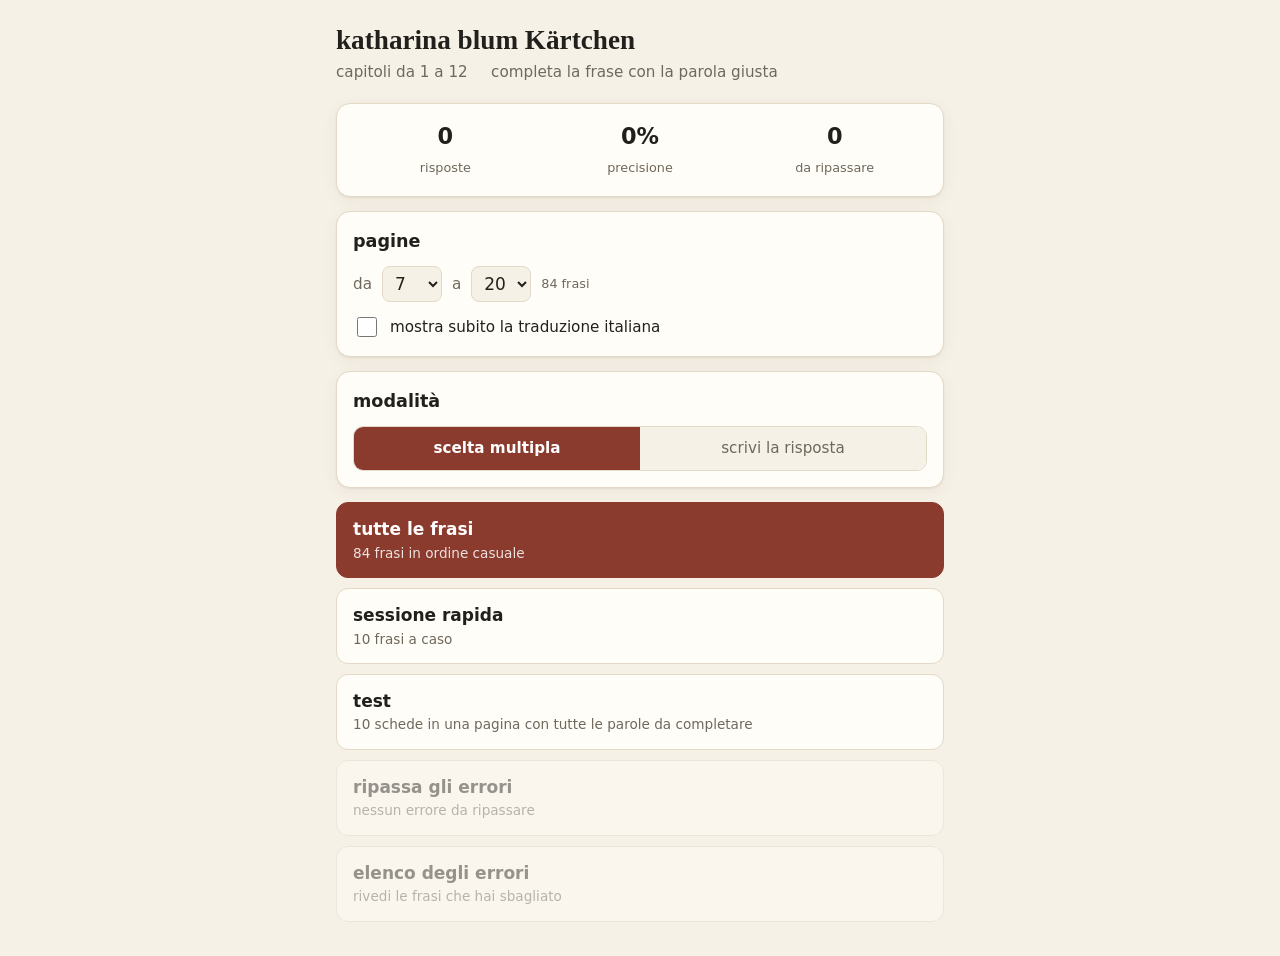
==== commit 27b96f33: "Kärtchen: add one-page test with 10 cards and all words blanked Co-Authored-By: Claude Opus 5.5 <nor" ====
--- a/kartchen/index.html
+++ b/kartchen/index.html
@@ -173,6 +173,21 @@
     border-radius: 10px; font-size: 1.2rem; font-weight: 600;
   }
   .keys button:active { background: var(--slot); }
+
+  /* Test */
+  .tcard .sentence { font-size: 1.15rem; margin: 4px 0 6px; }
+  .tnum { font-weight: 700; color: var(--accent); margin-right: .5em; }
+  .slot-in.ok { color: var(--ok); background: var(--ok-bg); border-color: var(--ok); font-weight: 600; }
+  .slot-in.bad { color: var(--bad); background: var(--bad-bg); border-color: var(--bad); text-decoration: line-through; }
+  .slot-in:disabled { opacity: 1; -webkit-text-fill-color: currentColor; }
+  .fix { color: var(--ok); font-weight: 600; margin-left: .3em; }
+  .helper { border-top: 1px dashed var(--line); margin-top: 10px; padding-top: 10px; }
+  .choices { display: flex; gap: 8px; flex-wrap: wrap; margin: 6px 0 10px; }
+  .choices button {
+    flex: 1 1 auto; min-height: 44px; border: 1px solid var(--line); border-radius: 10px;
+    background: var(--bg); font-weight: 600; padding: 8px 10px;
+  }
+  .choices button:active { background: var(--slot); }
   .feedback { border-radius: 12px; padding: 12px 14px; font-weight: 600; margin-bottom: 12px; }
   .feedback.ok { background: var(--ok-bg); color: var(--ok); }
   .feedback.bad { background: var(--bad-bg); color: var(--bad); }
@@ -223,6 +238,7 @@
 
     <button class="btn primary" id="startAll">tutte le frasi<small id="startAllSub"></small></button>
     <button class="btn" id="startQuick">sessione rapida<small>10 frasi a caso</small></button>
+    <button class="btn" id="startTest">test<small>10 schede in una pagina con tutte le parole da completare</small></button>
     <button class="btn" id="startReview">ripassa gli errori<small id="reviewSub"></small></button>
     <button class="btn" id="openList">elenco degli errori<small>rivedi le frasi che hai sbagliato</small></button>
   </section>
@@ -256,6 +272,32 @@
 
     <div class="feedback hidden" id="feedback"></div>
     <button class="btn primary center hidden" id="next">avanti</button>
+  </section>
+
+  <!-- TEST -->
+  <section id="test" class="hidden">
+    <div class="topbar">
+      <button class="icon-btn" id="testQuit" aria-label="esci">✕</button>
+      <h1 style="margin:0;font-size:1.4rem">test</h1>
+    </div>
+    <p class="sub">scrivi le parole mancanti oppure tocca un campo e scegli tra tre opzioni</p>
+    <div class="panel hidden" id="testResult">
+      <div class="big" id="tScore"></div>
+      <p class="sub center" id="tText" style="margin:0"></p>
+    </div>
+    <div id="testCards"></div>
+    <button class="btn primary center" id="testSubmit">consegna</button>
+    <button class="btn primary center hidden" id="testAgain">nuovo test</button>
+    <button class="btn center hidden" id="testHome">torna al menu</button>
+
+    <div class="helper hidden" id="tHelper">
+      <div class="ref">scegli</div>
+      <div class="choices" id="tChoices"></div>
+      <div class="keys" id="tKeys">
+        <button data-ch="ä">ä</button><button data-ch="ö">ö</button><button data-ch="ü">ü</button>
+        <button data-ch="Ä">Ä</button><button data-ch="Ö">Ö</button><button data-ch="Ü">Ü</button>
+      </div>
+    </div>
   </section>
 
   <!-- RISULTATI -->
@@ -330,7 +372,7 @@
   }
 
   // ---------- screens ----------
-  const screens = ['home', 'quiz', 'results', 'list'];
+  const screens = ['home', 'quiz', 'results', 'list', 'test'];
   function show(id) {
     screens.forEach(s => $(s).classList.toggle('hidden', s !== id));
     window.scrollTo(0, 0);
@@ -351,7 +393,7 @@
     const n = inRange().length;
     $('rangeCount').textContent = `${n} frasi`;
     $('startAllSub').textContent = `${n} frasi in ordine casuale`;
-    $('startAll').disabled = $('startQuick').disabled = n === 0;
+    $('startAll').disabled = $('startQuick').disabled = $('startTest').disabled = n === 0;
     $('startReview').disabled = errCount === 0;
     $('reviewSub').textContent = errCount ? `${errCount} ${errCount === 1 ? 'frase sbagliata' : 'frasi sbagliate'}` : 'nessun errore da ripassare';
     $('openList').disabled = errCount === 0;
@@ -483,7 +525,7 @@
     fb.className = 'feedback ' + (right ? 'ok' : 'bad');
     fb.innerHTML = right
       ? `giusto ${extra}<small>parola <b>${esc(e.w)}</b></small>`
-      : `sbagliato <span class="sep"></span> la risposta giusta è <b>${esc(ans)}</b> ${extra}<small>parola <b>${esc(e.w)}</b></small>`;
+      : `sbagliato la risposta giusta è <b>${esc(ans)}</b> ${extra}<small>parola <b>${esc(e.w)}</b></small>`;
     $('nOk').textContent = `✓ ${S.ok}`;
     $('nBad').textContent = `✗ ${S.wrong.length}`;
     $('next').classList.remove('hidden');
@@ -567,6 +609,144 @@
     else if (S.answered && (ev.key === 'Enter' || ev.key === ' ')) { ev.preventDefault(); next(); }
   });
 
+  // ---------- test: 10 schede, tutte le parole in lacuna ----------
+  let T = null;
+
+  // Unisce gli esercizi di una scheda: una frase con tutte le lacune
+  function buildCard(exs) {
+    const blanks = [];
+    exs.forEach(ex => {
+      const re = /\[([^\]]+)\]/g;
+      let m, last = 0, pos = 0, part = 0;
+      while ((m = re.exec(ex.s))) {
+        pos += m.index - last;
+        const ds = ex.d.map(d => d.split(SEP)[part] ?? d);
+        blanks.push({ ex, text: m[1], start: pos, end: pos + m[1].length, choices: shuffle([...new Set([m[1], ...ds])]) });
+        pos += m[1].length; part++;
+        last = m.index + m[0].length;
+      }
+    });
+    blanks.sort((a, b) => a.start - b.start);
+    return { n: exs[0].n, p: exs[0].p, it: exs[0].it, plain: exs[0].s.replace(/[\[\]]/g, ''), exs, blanks };
+  }
+
+  function startTest() {
+    const groups = {};
+    inRange().forEach(e => (groups[e.n] ||= []).push(e));
+    const cards = shuffle(Object.values(groups)).slice(0, 10).map(buildCard);
+    if (!cards.length) return;
+    $('test').appendChild($('tHelper'));  // riportalo fuori prima di riscrivere le schede
+    T = { cards, done: false, input: null };
+    let k = 0;
+    $('testCards').innerHTML = cards.map((c, ci) => {
+      let html = '', pos = 0;
+      c.blanks.forEach(b => {
+        b.k = k++;
+        html += esc(c.plain.slice(pos, b.start)) +
+          `<input class="slot-in" data-k="${b.k}" style="width:${Math.max(b.text.length, 4) + 1.5}ch" autocomplete="off" autocapitalize="off" autocorrect="off" spellcheck="false" enterkeyhint="next" aria-label="risposta"><span class="fix"></span>`;
+        pos = b.end;
+      });
+      html += esc(c.plain.slice(pos));
+      return `<div class="panel tcard" data-c="${ci}">
+        <div class="ref"><span class="tnum">${ci + 1}</span>scheda ${c.n}<span class="sep"></span>${refText(c.p)}</div>
+        <div class="sentence">${html}</div>
+        <div class="it">${boldMd(c.it)}</div>
+      </div>`;
+    }).join('');
+    T.blanks = cards.flatMap(c => c.blanks);
+    T.inputs = [...$('testCards').querySelectorAll('.slot-in')];
+    T.inputs.forEach(inp => {
+      inp.onfocus = () => showHelper(inp);
+      inp.onkeydown = (ev) => { if (ev.key === 'Enter') { ev.preventDefault(); focusNext(inp); } };
+    });
+    $('tHelper').classList.add('hidden');
+    $('testResult').classList.add('hidden');
+    $('testSubmit').classList.remove('hidden');
+    $('testAgain').classList.add('hidden');
+    $('testHome').classList.add('hidden');
+    show('test');
+  }
+
+  // Il pannello con le 3 opzioni e le dieresi si sposta sotto la scheda del campo attivo
+  function showHelper(inp) {
+    if (T.done) return;
+    T.input = inp;
+    const b = T.blanks[+inp.dataset.k];
+    $('tChoices').innerHTML = b.choices.map(c => `<button>${esc(c)}</button>`).join('');
+    $('tChoices').querySelectorAll('button').forEach((btn, j) => {
+      btn.onmousedown = (ev) => ev.preventDefault();
+      btn.onclick = () => { inp.value = b.choices[j]; focusNext(inp); };
+    });
+    inp.closest('.tcard').appendChild($('tHelper'));
+    $('tHelper').classList.remove('hidden');
+  }
+
+  function focusNext(inp) {
+    const i = T.inputs.indexOf(inp);
+    const nxt = T.inputs.slice(i + 1).find(x => !x.value.trim()) || T.inputs.find(x => !x.value.trim());
+    if (nxt && nxt !== inp) nxt.focus();
+    else { inp.blur(); $('tHelper').classList.add('hidden'); }
+  }
+
+  $('tKeys').querySelectorAll('button').forEach(b => {
+    b.onmousedown = (ev) => ev.preventDefault();
+    b.onclick = () => {
+      const i = T.input;
+      if (!i || i.disabled) return;
+      const a = i.selectionStart ?? i.value.length, z = i.selectionEnd ?? a;
+      i.value = i.value.slice(0, a) + b.dataset.ch + i.value.slice(z);
+      i.focus();
+      i.setSelectionRange(a + 1, a + 1);
+    };
+  });
+
+  function submitTest() {
+    if (T.done) return;
+    const empty = T.inputs.filter(i => !i.value.trim()).length;
+    if (empty && !confirm(`${empty} ${empty === 1 ? 'campo è vuoto' : 'campi sono vuoti'} consegnare comunque`)) return;
+    T.done = true;
+    $('tHelper').classList.add('hidden');
+    let okWords = 0;
+    const exOk = new Map();
+    T.blanks.forEach((b, k) => {
+      const inp = T.inputs[k];
+      const val = inp.value.trim().replace(/\s+/g, ' ');
+      const right = !!val && norm(val) === norm(b.text);
+      b.given = val;
+      inp.disabled = true;
+      inp.classList.add(right ? 'ok' : 'bad');
+      if (!val) inp.value = '';
+      if (right) okWords++;
+      else inp.nextElementSibling.textContent = b.text;
+      exOk.set(b.ex, (exOk.get(b.ex) ?? true) && right);
+    });
+    exOk.forEach((right, ex) => {
+      stats.done++;
+      if (right) { stats.ok++; delete errors[ex.id]; }
+      else {
+        const given = T.blanks.filter(b => b.ex === ex).map(b => b.given || '').join(SEP);
+        errors[ex.id] = { n: (errors[ex.id]?.n || 0) + 1, a: given.replace(/^ … | … $/g, '') };
+      }
+    });
+    store.set('stats', stats); store.set('errors', errors);
+    const n = T.blanks.length, pct = Math.round(100 * okWords / n);
+    $('tScore').textContent = `${okWords} su ${n}`;
+    $('tText').textContent = pct === 100 ? 'perfetto tutte le parole giuste' : `${pct}% delle parole giuste`;
+    $('testResult').classList.remove('hidden');
+    $('testSubmit').classList.add('hidden');
+    $('testAgain').classList.remove('hidden');
+    $('testHome').classList.remove('hidden');
+    window.scrollTo(0, 0);
+  }
+
+  $('startTest').onclick = startTest;
+  $('testSubmit').onclick = submitTest;
+  $('testAgain').onclick = startTest;
+  $('testHome').onclick = renderHome;
+  $('testQuit').onclick = () => {
+    if (T.done || !T.inputs.some(i => i.value.trim()) || confirm('vuoi uscire dal test')) renderHome();
+  };
+
   renderHome();
 })();
 </script>
